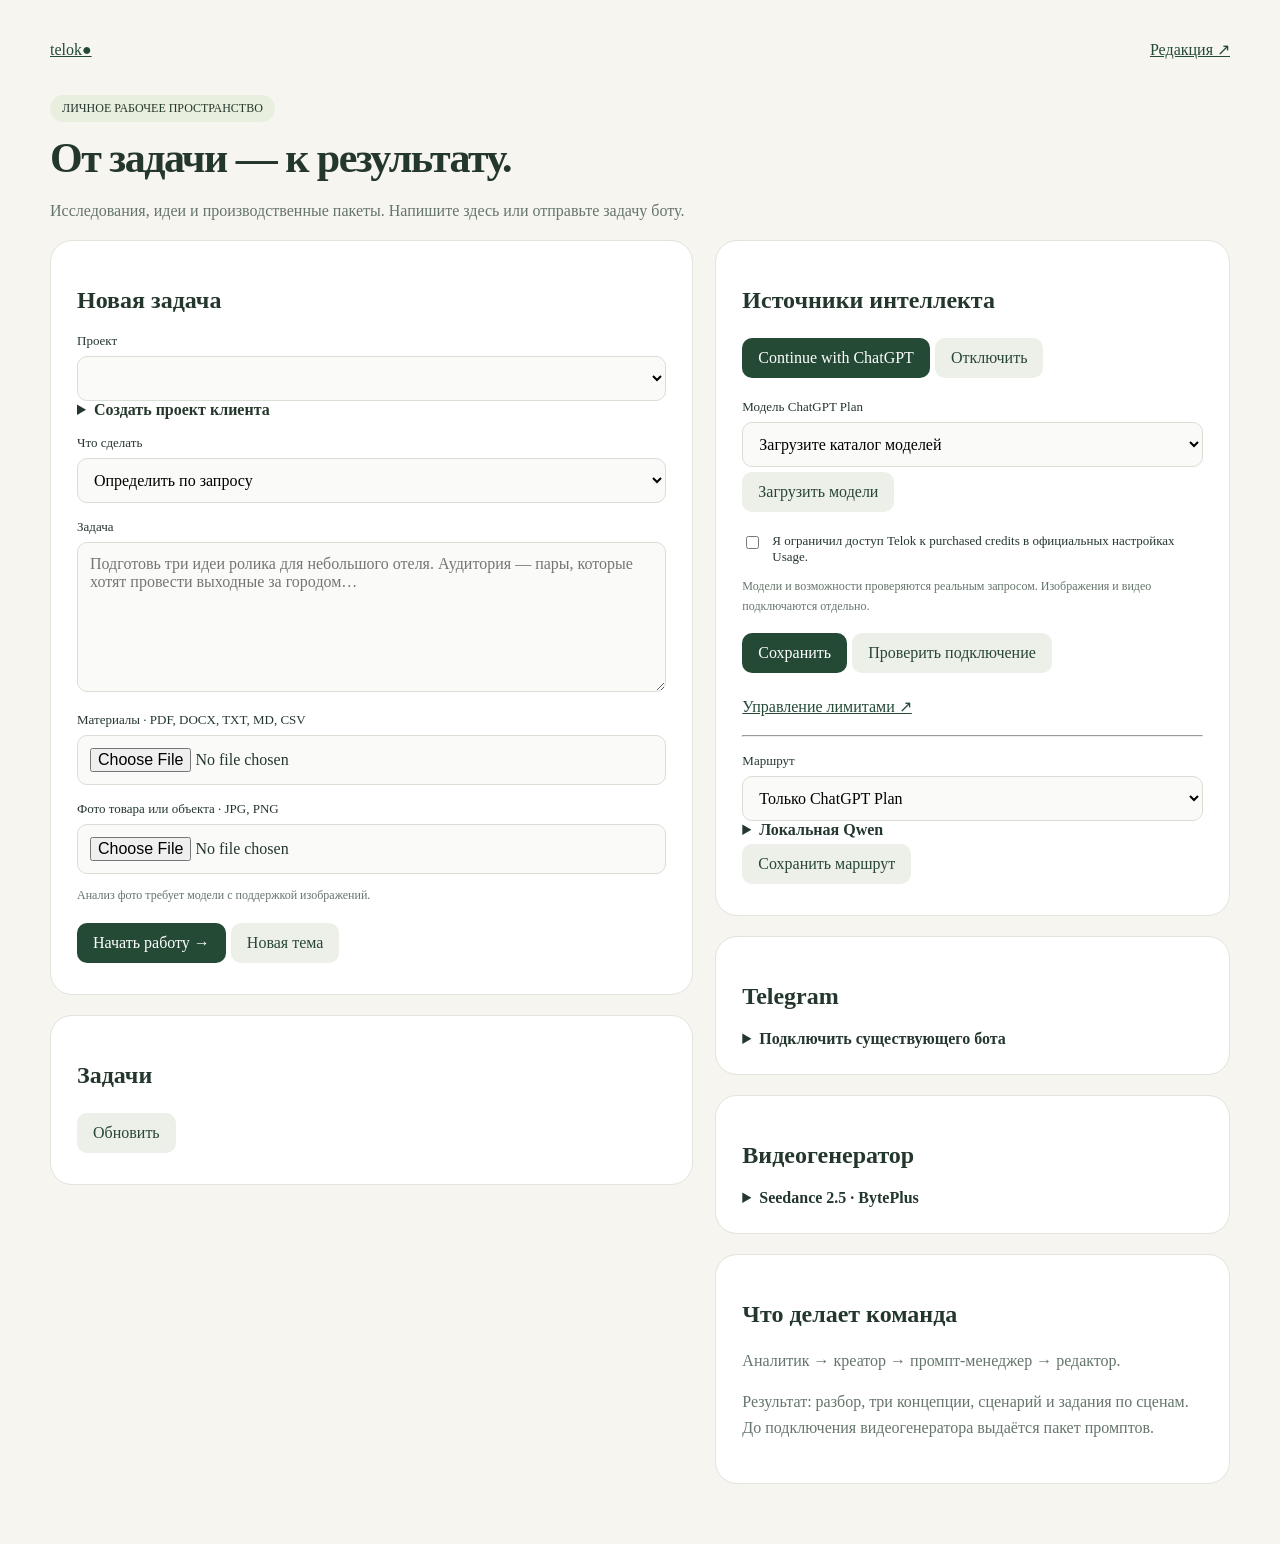
==== telok-assistant/telok/web/assistant.html @ ce1f504c "Add Telok personal assistant and content studio with OAuth, local Qwen, durable scene pipeline and C" ====
<!doctype html><html lang="ru"><head><meta charset="utf-8"><meta name="viewport" content="width=device-width,initial-scale=1"><title>Telok — AI-команда</title><link rel="stylesheet" href="/style.css"><style>
body{display:block;background:#f6f5f0;color:#24372d}main{margin:0;max-width:1180px;padding:32px;margin-inline:auto}.top{display:flex;justify-content:space-between;align-items:center;margin-bottom:36px}a{color:#244a36}h1{font-size:42px;letter-spacing:-1.5px;margin:12px 0}p{color:#65756b;line-height:1.6}.grid{display:grid;grid-template-columns:1.25fr 1fr;gap:22px}.card{background:white;border:1px solid #e1e5dc;border-radius:22px;padding:26px;margin-bottom:20px}label{display:block;font-size:13px;margin:16px 0 7px}input,select,textarea{width:100%;padding:12px;border:1px solid #d8dfd5;border-radius:10px;box-sizing:border-box;background:#fafbf8;font:inherit}textarea{min-height:150px;resize:vertical}button{cursor:pointer;padding:11px 16px;border:0;border-radius:10px;background:#244a36;color:white;margin:5px 5px 5px 0;font:inherit}.secondary{background:#ecf0e8;color:#294733}.row{display:flex;gap:10px;flex-wrap:wrap}.badge{display:inline-block;background:#e9efdf;border-radius:20px;padding:6px 12px;font-size:12px}#notice{white-space:pre-wrap;padding:12px;border-radius:10px}#notice:empty{display:none}.error{background:#ffe8dc}.success{background:#e9efdf}.task{border-top:1px solid #e2e7dc;padding:16px 0}#result{white-space:normal;overflow-wrap:anywhere;font-size:14px;line-height:1.7;max-height:680px;overflow:auto}.scene{padding:16px;border:1px solid #dce3d6;border-radius:14px;margin:12px 0}.scene p{white-space:pre-wrap;margin:8px 0}.scene input{max-width:100%}video{width:100%;max-height:460px;border-radius:12px}.check{display:flex;gap:10px;align-items:flex-start}.check input{width:auto;margin-top:3px}details summary{cursor:pointer;font-weight:600}.muted{font-size:12px}@media(max-width:800px){main{padding:20px}.grid{grid-template-columns:1fr}h1{font-size:32px}.card{padding:20px}}
</style></head><body><main><div class="top"><a href="/" class="logo">telok<span>●</span></a><a href="/">Редакция ↗</a></div><span class="badge">ЛИЧНОЕ РАБОЧЕЕ ПРОСТРАНСТВО</span><h1>От задачи — к результату.</h1><p>Исследования, идеи и производственные пакеты. Напишите здесь или отправьте задачу боту.</p><div id="notice" role="status"></div><div class="grid"><section><div class="card"><h2>Новая задача</h2><label for="project">Проект</label><select id="project"></select><details><summary>Создать проект клиента</summary><label for="project-name">Название</label><input id="project-name"><button id="create-project" class="secondary">Создать проект</button></details><label for="mode">Что сделать</label><select id="mode"><option value="AUTO">Определить по запросу</option><option value="ASK">Ответ или текст</option><option value="RESEARCH">Исследование с поиском</option><option value="CONTENT_CAMPAIGN">Контент-пакет</option><option value="GENERATE_MEDIA">Сценарий и видео · платный генератор</option><option value="EDIT_ARTIFACT">Правка пакета</option></select><label for="prompt">Задача</label><textarea id="prompt" placeholder="Подготовь три идеи ролика для небольшого отеля. Аудитория — пары, которые хотят провести выходные за городом…"></textarea><label for="document">Материалы · PDF, DOCX, TXT, MD, CSV</label><input id="document" type="file" accept=".pdf,.docx,.txt,.md,.csv"><label for="reference">Фото товара или объекта · JPG, PNG</label><input id="reference" type="file" accept="image/jpeg,image/png"><p class="muted">Анализ фото требует модели с поддержкой изображений.</p><p id="parent" class="muted"></p><button id="submit">Начать работу →</button><button id="reset" class="secondary">Новая тема</button></div><div class="card" id="result-card" hidden><h2>Результат</h2><div id="result"></div><div id="result-actions"></div></div><div class="card"><h2>Задачи</h2><button id="refresh" class="secondary">Обновить</button><div id="tasks"></div></div></section><section><div class="card"><h2>Источники интеллекта</h2><p id="plan-status"></p><button id="connect">Continue with ChatGPT</button><button id="disconnect" class="secondary">Отключить</button><label for="plan-model">Модель ChatGPT Plan</label><select id="plan-model"><option value="">Загрузите каталог моделей</option></select><button id="models" class="secondary">Загрузить модели</button><label class="check"><input type="checkbox" id="credits"><span>Я ограничил доступ Telok к purchased credits в официальных настройках Usage.</span></label><p class="muted">Модели и возможности проверяются реальным запросом. Изображения и видео подключаются отдельно.</p><button id="save-plan">Сохранить</button><button id="check" class="secondary">Проверить подключение</button><p><a id="usage" href="https://chatgpt.com/#settings/Usage" target="_blank" rel="noreferrer">Управление лимитами ↗</a></p><hr><label for="route">Маршрут</label><select id="route"><option value="CHATGPT_ONLY">Только ChatGPT Plan</option><option value="LOCAL_ONLY">Только локальная модель</option><option value="AUTO">ChatGPT → локальная при лимите</option></select><details><summary>Локальная Qwen</summary><label for="local-url">Адрес на этом компьютере</label><input id="local-url" value="http://127.0.0.1:8080/v1"><label for="local-model">Модель</label><input id="local-model" placeholder="qwen3-coder-local"><button id="local-models" class="secondary">Проверить каталог</button></details><button id="save-route" class="secondary">Сохранить маршрут</button></div><div class="card"><h2>Telegram</h2><p id="telegram-status"></p><details><summary>Подключить существующего бота</summary><label for="tg-token">Токен BotFather</label><input id="tg-token" type="password" autocomplete="new-password"><label for="tg-owner">Ваш числовой Telegram user ID</label><input id="tg-owner" inputmode="numeric"><label class="check"><input id="tg-stopped" type="checkbox"><span>Старый обработчик команд TaroForMonkey остановлен.</span></label><button id="save-telegram">Сохранить и проверить</button><p class="muted">Токен шифруется Windows DPAPI. Затем запустите scripts/start.ps1 -Bot.</p></details></div><div class="card"><h2>Видеогенератор</h2><details><summary>Seedance 2.5 · BytePlus</summary><p class="muted">Отдельный платный сервис. Включается после настройки резервов и денежных лимитов в .env.</p><label for="seed-key">API key</label><input id="seed-key" type="password" autocomplete="new-password"><label for="seed-model">Model ID из вашего кабинета</label><input id="seed-model" placeholder="dreamina-seedance-2-5-…"><label for="seed-domains">Точные CDN-домены загрузки, через запятую</label><input id="seed-domains"><label class="check"><input id="seed-enabled" type="checkbox"><span>Разрешить заказы в пределах настроенного бюджета</span></label><button id="save-seedance">Сохранить</button></details></div><div class="card"><h2>Что делает команда</h2><p>Аналитик → креатор → промпт-менеджер → редактор.</p><p>Результат: разбор, три концепции, сценарий и задания по сценам. До подключения видеогенератора выдаётся пакет промптов.</p></div></section></div></main><script src="/assistant.js"></script></body></html>
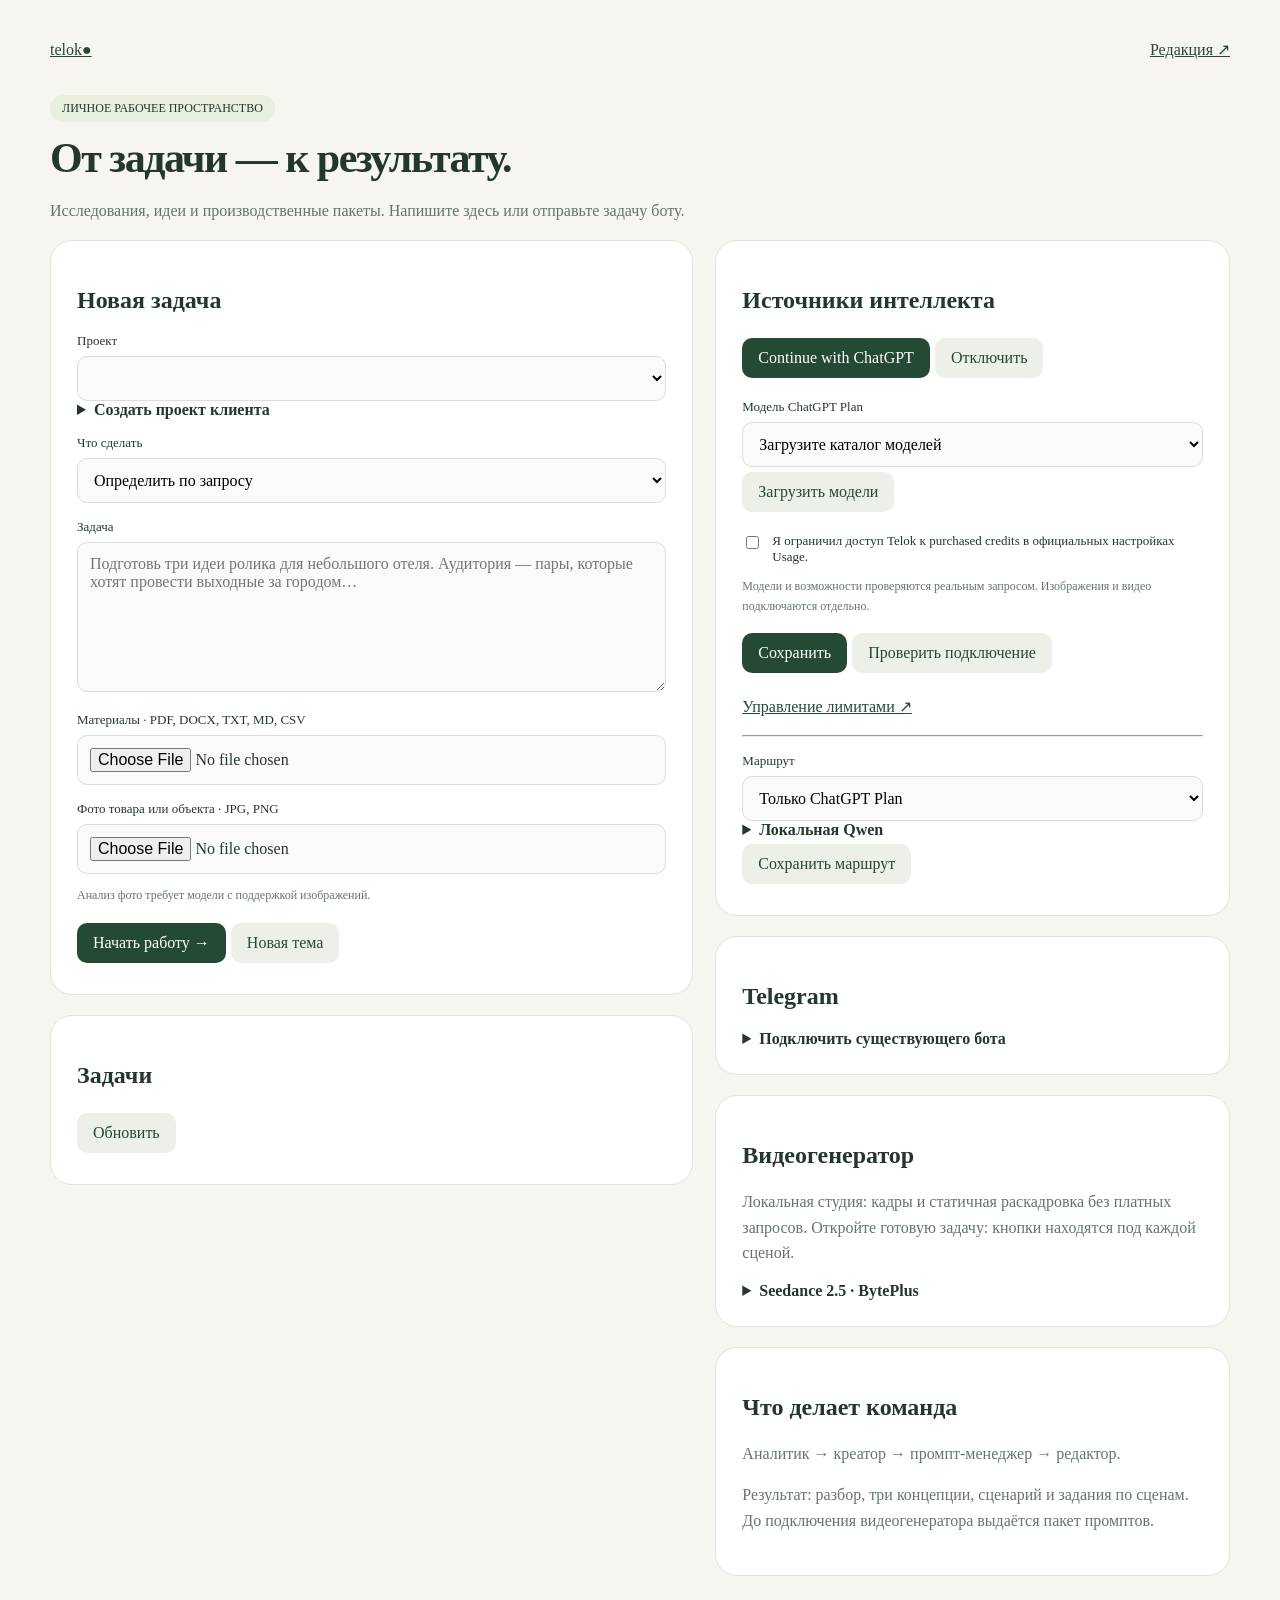
==== commit a01c8906: "Add local SDXL keyframes, static storyboards and reviewed Seedance input" ====
--- a/telok-assistant/telok/web/assistant.html
+++ b/telok-assistant/telok/web/assistant.html
@@ -1,3 +1,3 @@
 <!doctype html><html lang="ru"><head><meta charset="utf-8"><meta name="viewport" content="width=device-width,initial-scale=1"><title>Telok — AI-команда</title><link rel="stylesheet" href="/style.css"><style>
 body{display:block;background:#f6f5f0;color:#24372d}main{margin:0;max-width:1180px;padding:32px;margin-inline:auto}.top{display:flex;justify-content:space-between;align-items:center;margin-bottom:36px}a{color:#244a36}h1{font-size:42px;letter-spacing:-1.5px;margin:12px 0}p{color:#65756b;line-height:1.6}.grid{display:grid;grid-template-columns:1.25fr 1fr;gap:22px}.card{background:white;border:1px solid #e1e5dc;border-radius:22px;padding:26px;margin-bottom:20px}label{display:block;font-size:13px;margin:16px 0 7px}input,select,textarea{width:100%;padding:12px;border:1px solid #d8dfd5;border-radius:10px;box-sizing:border-box;background:#fafbf8;font:inherit}textarea{min-height:150px;resize:vertical}button{cursor:pointer;padding:11px 16px;border:0;border-radius:10px;background:#244a36;color:white;margin:5px 5px 5px 0;font:inherit}.secondary{background:#ecf0e8;color:#294733}.row{display:flex;gap:10px;flex-wrap:wrap}.badge{display:inline-block;background:#e9efdf;border-radius:20px;padding:6px 12px;font-size:12px}#notice{white-space:pre-wrap;padding:12px;border-radius:10px}#notice:empty{display:none}.error{background:#ffe8dc}.success{background:#e9efdf}.task{border-top:1px solid #e2e7dc;padding:16px 0}#result{white-space:normal;overflow-wrap:anywhere;font-size:14px;line-height:1.7;max-height:680px;overflow:auto}.scene{padding:16px;border:1px solid #dce3d6;border-radius:14px;margin:12px 0}.scene p{white-space:pre-wrap;margin:8px 0}.scene input{max-width:100%}video{width:100%;max-height:460px;border-radius:12px}.check{display:flex;gap:10px;align-items:flex-start}.check input{width:auto;margin-top:3px}details summary{cursor:pointer;font-weight:600}.muted{font-size:12px}@media(max-width:800px){main{padding:20px}.grid{grid-template-columns:1fr}h1{font-size:32px}.card{padding:20px}}
-</style></head><body><main><div class="top"><a href="/" class="logo">telok<span>●</span></a><a href="/">Редакция ↗</a></div><span class="badge">ЛИЧНОЕ РАБОЧЕЕ ПРОСТРАНСТВО</span><h1>От задачи — к результату.</h1><p>Исследования, идеи и производственные пакеты. Напишите здесь или отправьте задачу боту.</p><div id="notice" role="status"></div><div class="grid"><section><div class="card"><h2>Новая задача</h2><label for="project">Проект</label><select id="project"></select><details><summary>Создать проект клиента</summary><label for="project-name">Название</label><input id="project-name"><button id="create-project" class="secondary">Создать проект</button></details><label for="mode">Что сделать</label><select id="mode"><option value="AUTO">Определить по запросу</option><option value="ASK">Ответ или текст</option><option value="RESEARCH">Исследование с поиском</option><option value="CONTENT_CAMPAIGN">Контент-пакет</option><option value="GENERATE_MEDIA">Сценарий и видео · платный генератор</option><option value="EDIT_ARTIFACT">Правка пакета</option></select><label for="prompt">Задача</label><textarea id="prompt" placeholder="Подготовь три идеи ролика для небольшого отеля. Аудитория — пары, которые хотят провести выходные за городом…"></textarea><label for="document">Материалы · PDF, DOCX, TXT, MD, CSV</label><input id="document" type="file" accept=".pdf,.docx,.txt,.md,.csv"><label for="reference">Фото товара или объекта · JPG, PNG</label><input id="reference" type="file" accept="image/jpeg,image/png"><p class="muted">Анализ фото требует модели с поддержкой изображений.</p><p id="parent" class="muted"></p><button id="submit">Начать работу →</button><button id="reset" class="secondary">Новая тема</button></div><div class="card" id="result-card" hidden><h2>Результат</h2><div id="result"></div><div id="result-actions"></div></div><div class="card"><h2>Задачи</h2><button id="refresh" class="secondary">Обновить</button><div id="tasks"></div></div></section><section><div class="card"><h2>Источники интеллекта</h2><p id="plan-status"></p><button id="connect">Continue with ChatGPT</button><button id="disconnect" class="secondary">Отключить</button><label for="plan-model">Модель ChatGPT Plan</label><select id="plan-model"><option value="">Загрузите каталог моделей</option></select><button id="models" class="secondary">Загрузить модели</button><label class="check"><input type="checkbox" id="credits"><span>Я ограничил доступ Telok к purchased credits в официальных настройках Usage.</span></label><p class="muted">Модели и возможности проверяются реальным запросом. Изображения и видео подключаются отдельно.</p><button id="save-plan">Сохранить</button><button id="check" class="secondary">Проверить подключение</button><p><a id="usage" href="https://chatgpt.com/#settings/Usage" target="_blank" rel="noreferrer">Управление лимитами ↗</a></p><hr><label for="route">Маршрут</label><select id="route"><option value="CHATGPT_ONLY">Только ChatGPT Plan</option><option value="LOCAL_ONLY">Только локальная модель</option><option value="AUTO">ChatGPT → локальная при лимите</option></select><details><summary>Локальная Qwen</summary><label for="local-url">Адрес на этом компьютере</label><input id="local-url" value="http://127.0.0.1:8080/v1"><label for="local-model">Модель</label><input id="local-model" placeholder="qwen3-coder-local"><button id="local-models" class="secondary">Проверить каталог</button></details><button id="save-route" class="secondary">Сохранить маршрут</button></div><div class="card"><h2>Telegram</h2><p id="telegram-status"></p><details><summary>Подключить существующего бота</summary><label for="tg-token">Токен BotFather</label><input id="tg-token" type="password" autocomplete="new-password"><label for="tg-owner">Ваш числовой Telegram user ID</label><input id="tg-owner" inputmode="numeric"><label class="check"><input id="tg-stopped" type="checkbox"><span>Старый обработчик команд TaroForMonkey остановлен.</span></label><button id="save-telegram">Сохранить и проверить</button><p class="muted">Токен шифруется Windows DPAPI. Затем запустите scripts/start.ps1 -Bot.</p></details></div><div class="card"><h2>Видеогенератор</h2><details><summary>Seedance 2.5 · BytePlus</summary><p class="muted">Отдельный платный сервис. Включается после настройки резервов и денежных лимитов в .env.</p><label for="seed-key">API key</label><input id="seed-key" type="password" autocomplete="new-password"><label for="seed-model">Model ID из вашего кабинета</label><input id="seed-model" placeholder="dreamina-seedance-2-5-…"><label for="seed-domains">Точные CDN-домены загрузки, через запятую</label><input id="seed-domains"><label class="check"><input id="seed-enabled" type="checkbox"><span>Разрешить заказы в пределах настроенного бюджета</span></label><button id="save-seedance">Сохранить</button></details></div><div class="card"><h2>Что делает команда</h2><p>Аналитик → креатор → промпт-менеджер → редактор.</p><p>Результат: разбор, три концепции, сценарий и задания по сценам. До подключения видеогенератора выдаётся пакет промптов.</p></div></section></div></main><script src="/assistant.js"></script></body></html>+</style></head><body><main><div class="top"><a href="/" class="logo">telok<span>●</span></a><a href="/">Редакция ↗</a></div><span class="badge">ЛИЧНОЕ РАБОЧЕЕ ПРОСТРАНСТВО</span><h1>От задачи — к результату.</h1><p>Исследования, идеи и производственные пакеты. Напишите здесь или отправьте задачу боту.</p><div id="notice" role="status"></div><div class="grid"><section><div class="card"><h2>Новая задача</h2><label for="project">Проект</label><select id="project"></select><details><summary>Создать проект клиента</summary><label for="project-name">Название</label><input id="project-name"><button id="create-project" class="secondary">Создать проект</button></details><label for="mode">Что сделать</label><select id="mode"><option value="AUTO">Определить по запросу</option><option value="ASK">Ответ или текст</option><option value="RESEARCH">Исследование с поиском</option><option value="CONTENT_CAMPAIGN">Контент-пакет</option><option value="GENERATE_MEDIA">Сценарий и видео · платный генератор</option><option value="EDIT_ARTIFACT">Правка пакета</option></select><label for="prompt">Задача</label><textarea id="prompt" placeholder="Подготовь три идеи ролика для небольшого отеля. Аудитория — пары, которые хотят провести выходные за городом…"></textarea><label for="document">Материалы · PDF, DOCX, TXT, MD, CSV</label><input id="document" type="file" accept=".pdf,.docx,.txt,.md,.csv"><label for="reference">Фото товара или объекта · JPG, PNG</label><input id="reference" type="file" accept="image/jpeg,image/png"><p class="muted">Анализ фото требует модели с поддержкой изображений.</p><p id="parent" class="muted"></p><button id="submit">Начать работу →</button><button id="reset" class="secondary">Новая тема</button></div><div class="card" id="result-card" hidden><h2>Результат</h2><div id="result"></div><div id="result-actions"></div></div><div class="card"><h2>Задачи</h2><button id="refresh" class="secondary">Обновить</button><div id="tasks"></div></div></section><section><div class="card"><h2>Источники интеллекта</h2><p id="plan-status"></p><button id="connect">Continue with ChatGPT</button><button id="disconnect" class="secondary">Отключить</button><label for="plan-model">Модель ChatGPT Plan</label><select id="plan-model"><option value="">Загрузите каталог моделей</option></select><button id="models" class="secondary">Загрузить модели</button><label class="check"><input type="checkbox" id="credits"><span>Я ограничил доступ Telok к purchased credits в официальных настройках Usage.</span></label><p class="muted">Модели и возможности проверяются реальным запросом. Изображения и видео подключаются отдельно.</p><button id="save-plan">Сохранить</button><button id="check" class="secondary">Проверить подключение</button><p><a id="usage" href="https://chatgpt.com/#settings/Usage" target="_blank" rel="noreferrer">Управление лимитами ↗</a></p><hr><label for="route">Маршрут</label><select id="route"><option value="CHATGPT_ONLY">Только ChatGPT Plan</option><option value="LOCAL_ONLY">Только локальная модель</option><option value="AUTO">ChatGPT → локальная при лимите</option></select><details><summary>Локальная Qwen</summary><label for="local-url">Адрес на этом компьютере</label><input id="local-url" value="http://127.0.0.1:8080/v1"><label for="local-model">Модель</label><input id="local-model" placeholder="qwen3-coder-local"><button id="local-models" class="secondary">Проверить каталог</button></details><button id="save-route" class="secondary">Сохранить маршрут</button></div><div class="card"><h2>Telegram</h2><p id="telegram-status"></p><details><summary>Подключить существующего бота</summary><label for="tg-token">Токен BotFather</label><input id="tg-token" type="password" autocomplete="new-password"><label for="tg-owner">Ваш числовой Telegram user ID</label><input id="tg-owner" inputmode="numeric"><label class="check"><input id="tg-stopped" type="checkbox"><span>Старый обработчик команд TaroForMonkey остановлен.</span></label><button id="save-telegram">Сохранить и проверить</button><p class="muted">Токен шифруется Windows DPAPI. После сохранения бот запускается автоматически.</p></details></div><div class="card"><h2>Видеогенератор</h2><p>Локальная студия: кадры и статичная раскадровка без платных запросов. Откройте готовую задачу: кнопки находятся под каждой сценой.</p><details><summary>Seedance 2.5 · BytePlus</summary><p class="muted">Отдельный платный сервис. Включается после настройки резервов и денежных лимитов в .env.</p><label for="seed-key">API key</label><input id="seed-key" type="password" autocomplete="new-password"><label for="seed-model">Model ID из вашего кабинета</label><input id="seed-model" placeholder="dreamina-seedance-2-5-…"><label for="seed-domains">Точные CDN-домены загрузки, через запятую</label><input id="seed-domains"><label class="check"><input id="seed-enabled" type="checkbox"><span>Разрешить заказы в пределах настроенного бюджета</span></label><button id="save-seedance">Сохранить</button></details></div><div class="card"><h2>Что делает команда</h2><p>Аналитик → креатор → промпт-менеджер → редактор.</p><p>Результат: разбор, три концепции, сценарий и задания по сценам. До подключения видеогенератора выдаётся пакет промптов.</p></div></section></div></main><script src="/assistant.js"></script></body></html>
